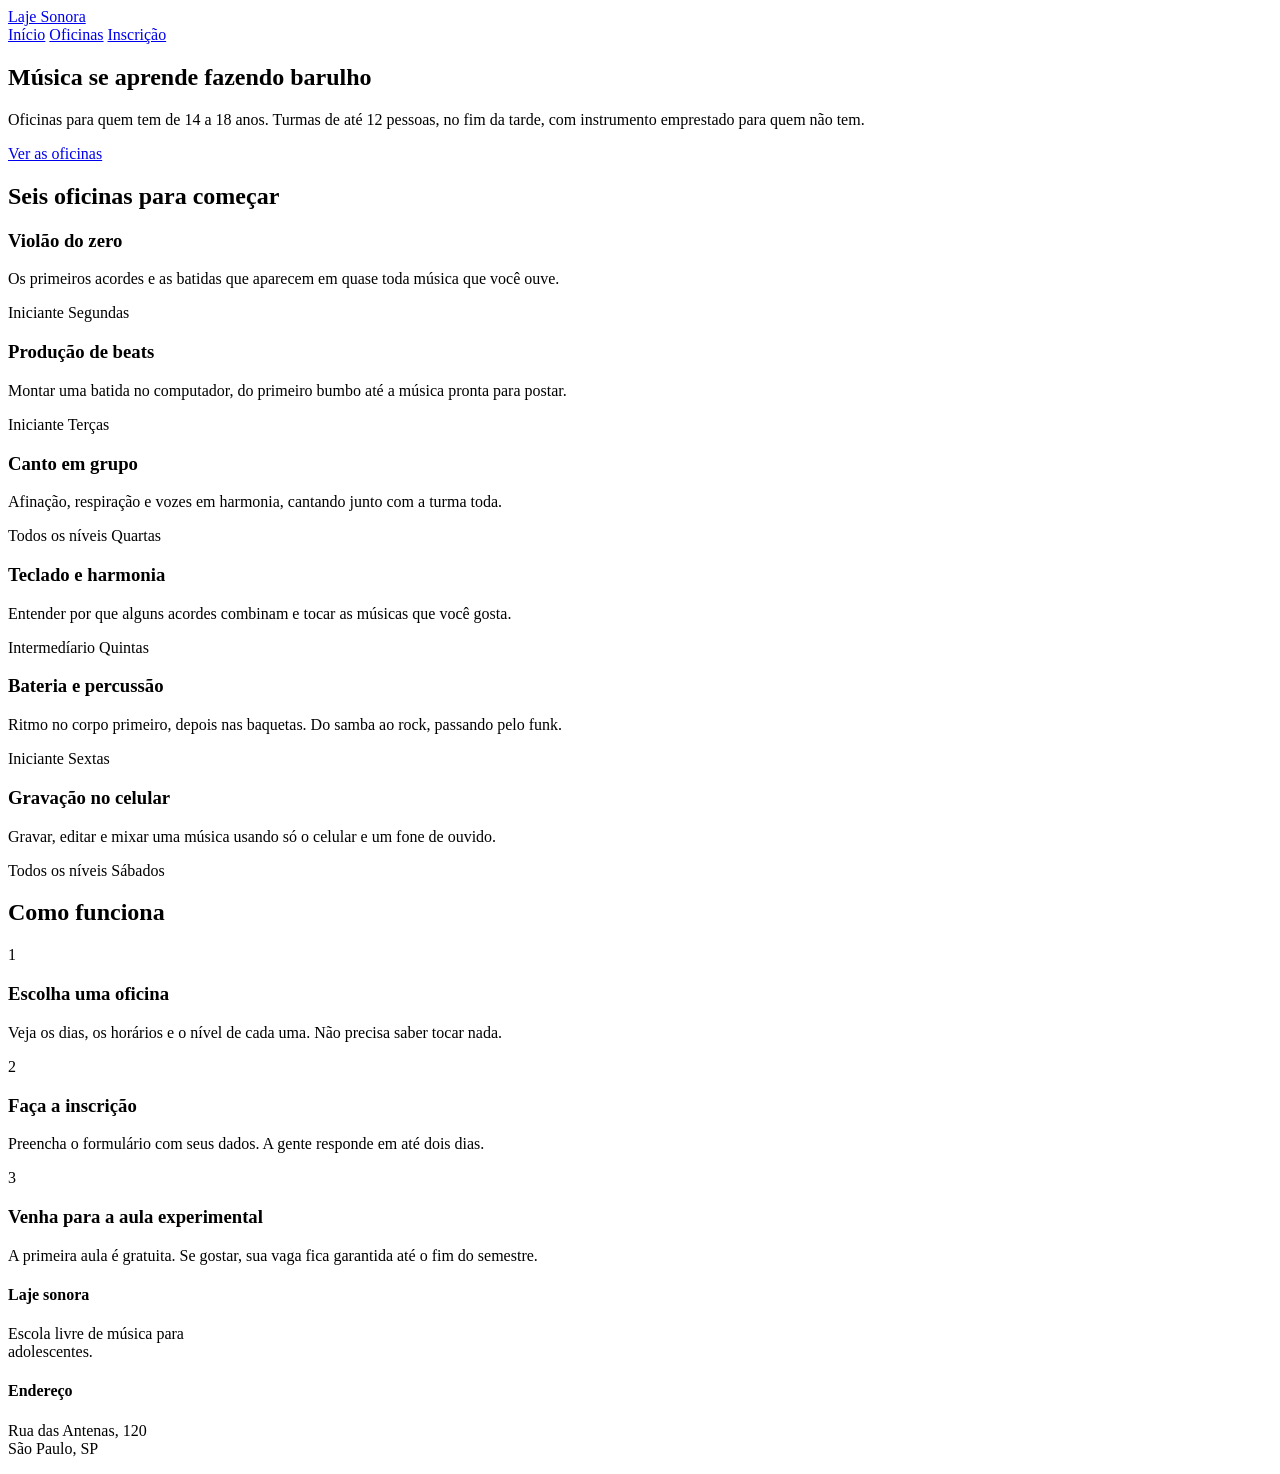
==== index.html @ 309d78ae "Initial commit" ====
<!DOCTYPE html>
<html lang="pt-BR">
<head>
    <meta charset="UTF-8">
    <meta name="viewport" content="width=device-width, initial-scale=1.0">
    <link rel="preconnect" href="https://fonts.googleapis.com">
    <link rel="preconnect" href="https://fonts.gstatic.com" crossorigin>
    <link href="https://fonts.googleapis.com/css2?family=Archivo:ital,wght@0,100..900;1,100..900&family=Big+Shoulders:opsz,wght@10..72,100..900&display=swap" rel="stylesheet">
    <link rel="stylesheet" href="./index.css">
    <title>Laje Sonora | Início</title>
</head>
<body>
    <header class="conteudo topo">

        <a class="logo" href="index.html">Laje Sonora</a>
        
        <nav class="menu">
            <a class="atual" href="index.html">Início</a>
            <a href="oficinas.html">Oficinas</a>
            <a href="inscricao.html">Inscrição</a>
        </nav>
    </header>
     <main>
            <section class="conteudo cartazes">
                <div class="cartaz cartaz-principal">
                    <h1>Música se aprende fazendo barulho</h1>
                </div>
                <div class="cartaz cartaz-lateral">
                    <p>Oficinas para quem tem de 14 a 18 anos. Turmas de até 12 pessoas, no fim da tarde, com instrumento emprestado para quem não tem.</p>
                    <a class="botao" href="oficinas.html">Ver as oficinas</a>
                </div>
            </section>
            <section class="conteudo secao">
                <h2 class="titulo-secao">Seis oficinas para começar</h2>
                <div class="cards">
                    <article class="card">
                        <div class="foto foto-azul">

                        </div>
                        <div class="card-texto">
                            <h3>Violão do zero</h3>
                            <p>Os primeiros acordes e as batidas que aparecem em quase toda música que você ouve.</p>
                            <div class="card-info">
                                <span>Iniciante</span>
                                <span>Segundas</span>
                            </div>
                        </div>
                    </article>
                    <article class="card">
                        <div class="foto foto-amarela">

                        </div>
                        <div class="card-texto">
                            <h3>Produção de beats</h3>
                            <p>Montar uma batida no computador, do primeiro bumbo até a música pronta para postar.</p>
                            <div class="card-info">
                                <span>Iniciante</span>
                                <span>Terças</span>
                            </div>
                        </div>
                    </article>
                    <article class="card">
                        <div class="foto foto-tinta">

                        </div>
                        <div class="card-texto">
                            <h3>Canto em grupo</h3>
                            <p>Afinação, respiração e vozes em harmonia, cantando junto com a turma toda.</p>
                            <div class="card-info">
                                <span>Todos os níveis</span>
                                <span>Quartas</span>
                            </div>
                        </div>
                    </article>
                    <article class="card">
                        <div class="foto">

                        </div>
                        <div class="card-texto">
                            <h3>Teclado e harmonia</h3>
                            <p>Entender por que alguns acordes combinam e tocar as músicas que você gosta.</p>
                            <div class="card-info">
                                <span>Intermedíario</span>
                                <span>Quintas</span>
                            </div>
                        </div>
                    </article>
                    <article class="card">
                        <div class="foto foto-azul">

                        </div>
                        <div class="card-texto">
                            <h3>Bateria e percussão</h3>
                            <p>Ritmo no corpo primeiro, depois nas baquetas. Do samba ao rock, passando pelo funk.</p>
                            <div class="card-info">
                                <span>Iniciante</span>
                                <span>Sextas</span>
                            </div>
                        </div>
                    </article>
                    <article class="card">
                        <div class="foto foto-amarela">

                        </div>
                        <div class="card-texto">
                            <h3>Gravação no celular</h3>
                            <p>Gravar, editar e mixar uma música usando só o celular e um fone de ouvido.</p>
                            <div class="card-info">
                                <span>Todos os níveis</span>
                                <span>Sábados</span>
                            </div>
                        </div>
                    </article>
                </div>
            </section>
            <section class="conteudo secao">
                <h2 class="titulo-secao">Como funciona</h2>
                <div class="passos">
                    <div class="passo">
                        <p class="passo-numero">1</p>
                        <h3>Escolha uma oficina</h3>
                        <p>Veja os dias, os horários e o nível de cada uma. Não precisa saber tocar nada.</p>
                    </div>
                    <div class="passo">
                        <p class="passo-numero">2</p>
                        <h3>Faça a inscrição</h3>
                        <p>Preencha o formulário com seus dados. A gente responde em até dois dias.</p>
                    </div>
                    <div class="passo">
                        <p class="passo-numero">3</p>
                        <h3>Venha para a aula experimental</h3>
                        <p>A primeira aula é gratuita. Se gostar, sua vaga fica garantida até o fim do semestre.</p>
                    </div>
                </div>
            </section>
        </main>
        <footer class="rodpe">
            <div class="conteudo rodape-colunas">
                <div class="rodape-coluna">
                    <h4>Laje sonora</h4>
                    <p>Escola livre de música para <br> adolescentes.</p>
                </div>
                <div class="rodape-coluna">
                    <h4>Endereço</h4>
                    <p>Rua das Antenas, 120 <br> São Paulo, SP </p>
                </div>
            </div>
        </footer>
</body>
</html>
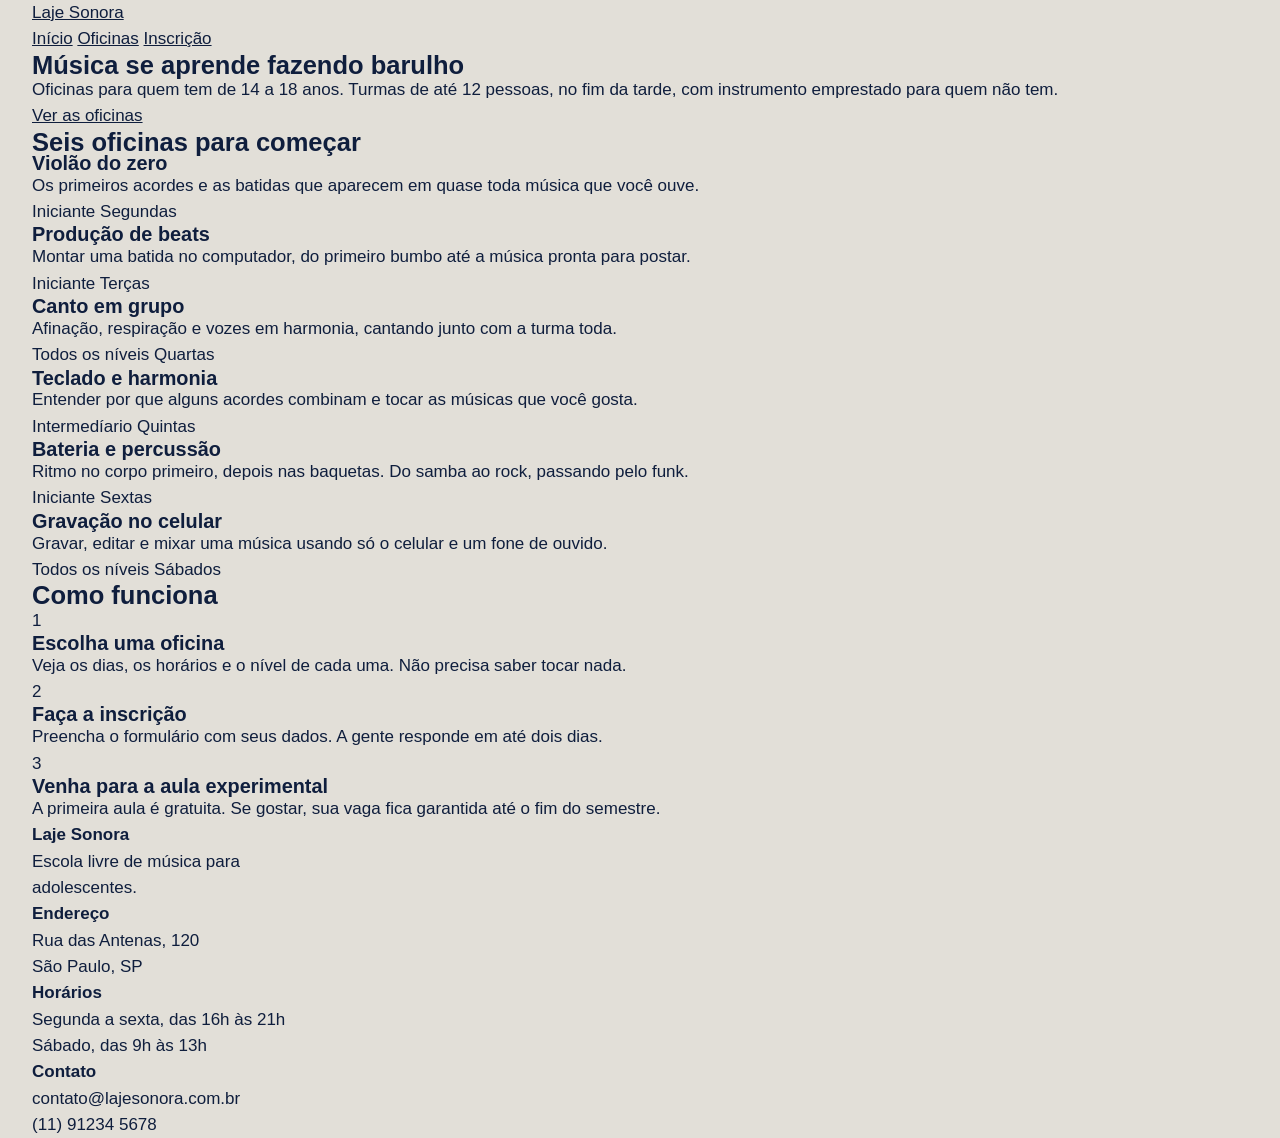
==== commit c5a9b248: "CSS geral: reset, variáveis e fontes" ====
--- a/index.html
+++ b/index.html
@@ -121,7 +121,7 @@
                         <h3>Escolha uma oficina</h3>
                         <p>Veja os dias, os horários e o nível de cada uma. Não precisa saber tocar nada.</p>
                     </div>
-                    <div class="passo">
+                    <footer></footer><div class="passo">
                         <p class="passo-numero">2</p>
                         <h3>Faça a inscrição</h3>
                         <p>Preencha o formulário com seus dados. A gente responde em até dois dias.</p>
@@ -134,17 +134,25 @@
                 </div>
             </section>
         </main>
-        <footer class="rodpe">
-            <div class="conteudo rodape-colunas">
-                <div class="rodape-coluna">
-                    <h4>Laje sonora</h4>
-                    <p>Escola livre de música para <br> adolescentes.</p>
-                </div>
-                <div class="rodape-coluna">
-                    <h4>Endereço</h4>
-                    <p>Rua das Antenas, 120 <br> São Paulo, SP </p>
-                </div>
-            </div>
-        </footer>
+        <footer class="rodape">
+        <div class="conteudo rodape-colunas">
+            <div class="rodape-coluna"> <h4>Laje Sonora</h4> <p>Escola livre de música para <br> adolescentes.</p></div>
+        </div>
+    </footer>
+    <footer class="rodape">
+        <div class="conteudo rodape-colunas">
+            <div class="rodape-coluna"> <h4>Endereço</h4> <p>Rua das Antenas, 120 <br> São Paulo, SP</p></div>
+        </div>
+    </footer>
+    <footer class="rodape">
+        <div class="conteudo rodape-colunas">
+            <div class="rodape-coluna"> <h4>Horários</h4> <p>Segunda a sexta, das 16h às 21h <br> Sábado, das 9h às 13h</p></div>
+        </div>
+    </footer>
+    <footer class="rodape">
+        <div class="conteudo rodape-colunas">
+            <div class="rodape-coluna"> <h4>Contato</h4> <p>contato@lajesonora.com.br <br> (11) 91234 5678</p></div>
+        </div>
+    </footer>
 </body>
 </html>
--- a/index.css
+++ b/index.css
@@ -0,0 +1,42 @@
+*{
+    margin: 0;
+    padding: 0;
+    box-sizing: border-box;
+}
+
+:root{
+    --concreto: #E2DFD8;
+    --concreto-escuro: #CBC7BE;
+    --tinta: #0F1E3D;
+    --caixa-dagua: #1F5FBF;
+    --fita: #F3C623;
+    --branco: #FFFFFF;
+
+    --fonte-cartaz:"Big Shoulders", "Arial Narrow", sans-serif;
+    --fonte-texto: "Archivo", Arial, sans-serif;
+}
+
+body {
+    background: var(--concreto);
+    color: var(--tinta);
+    font-family: var(--fonte-texto);
+    font-size: 17px;
+    line-height: 1.55;
+}
+
+a{
+    color: inherit;
+}
+
+
+h1, h2, h3 {
+    font-family: var(--fonte-cartaz);
+    font-weight: 900;
+    line-height: 0.95;
+}
+
+.conteudo {
+    size: 120px;
+    margin-inline: auto;
+    padding-inline: 32px;
+}
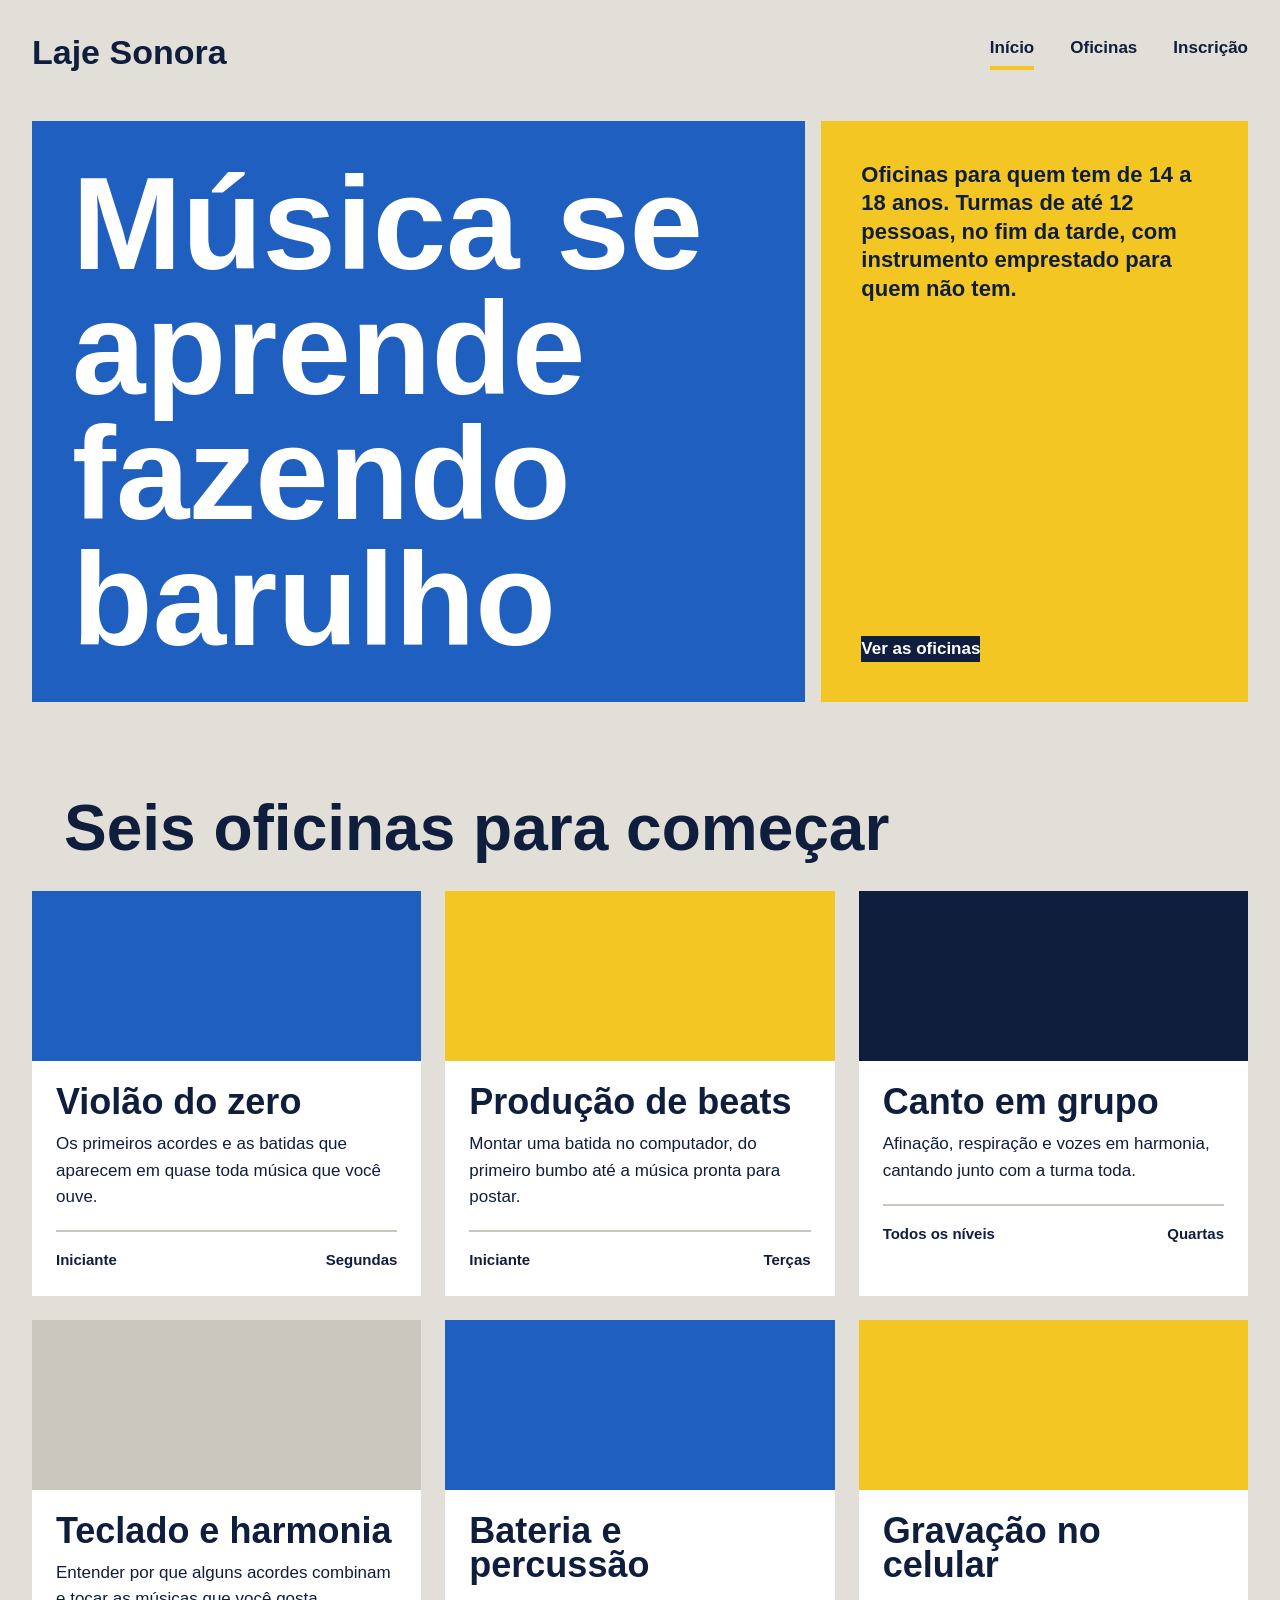
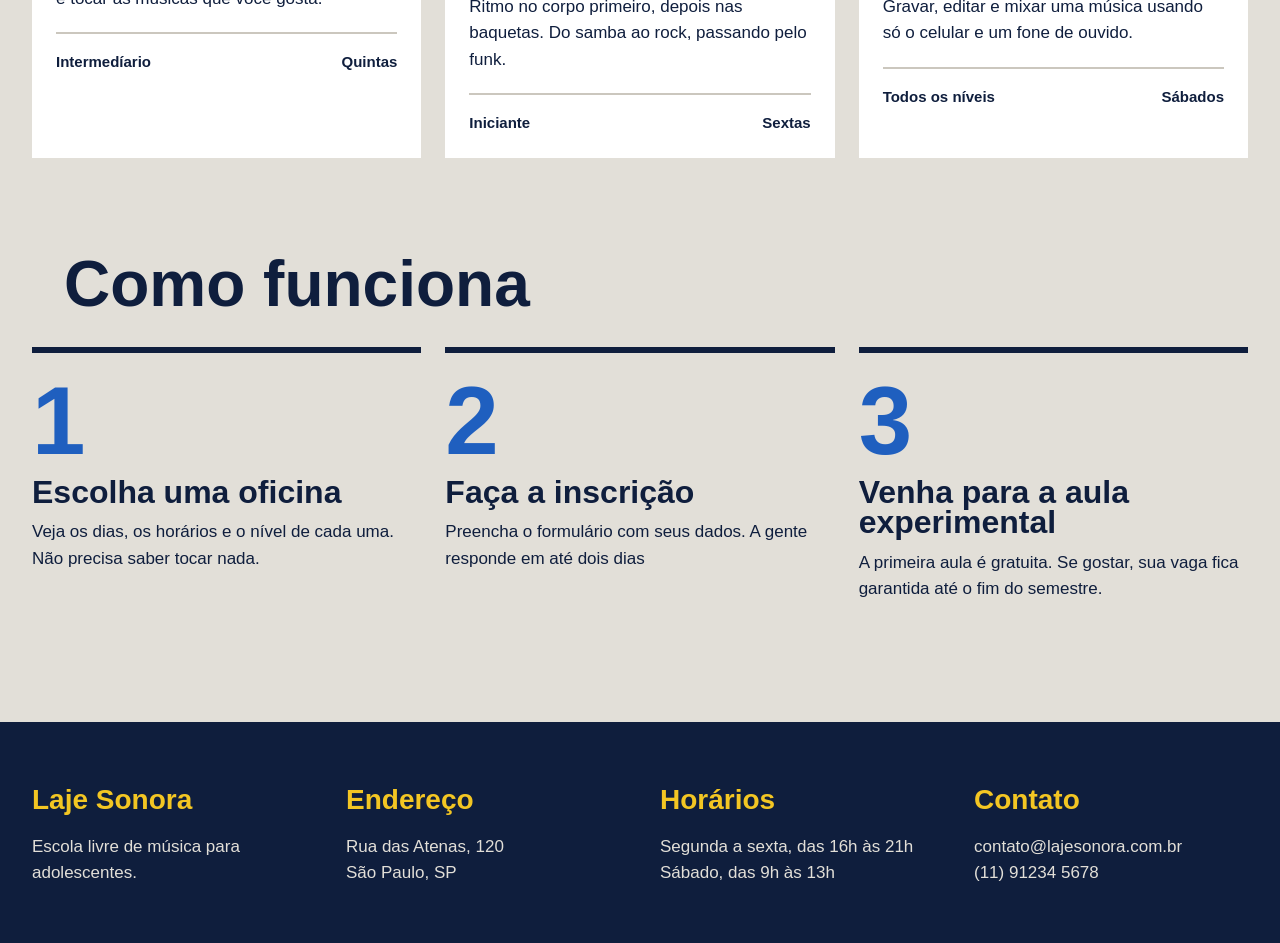
==== commit 945b29a0: "Página inicial pronta" ====
--- a/index.html
+++ b/index.html
@@ -1,3 +1,4 @@
+
 <!DOCTYPE html>
 <html lang="pt-BR">
 <head>
@@ -11,8 +12,7 @@
 </head>
 <body>
     <header class="conteudo topo">
-
-        <a class="logo" href="index.html">Laje Sonora</a>
+         <a class="logo" href="index.html">Laje Sonora</a>
         
         <nav class="menu">
             <a class="atual" href="index.html">Início</a>
@@ -20,138 +20,144 @@
             <a href="inscricao.html">Inscrição</a>
         </nav>
     </header>
-     <main>
-            <section class="conteudo cartazes">
-                <div class="cartaz cartaz-principal">
-                    <h1>Música se aprende fazendo barulho</h1>
+    <main>
+        <section class="conteudo cartazes">
+            <div class="cartaz cartaz-principal">
+                <h1>Música se aprende fazendo barulho</h1>
+            </div>
+            <div class="cartaz cartaz-lateral">
+                <p>Oficinas para quem tem de 14 a 18 anos. Turmas de até 12 pessoas, no fim da tarde, com instrumento emprestado para quem não tem.</p>
+                <a class="botao" href="oficinas.html">Ver as oficinas</a>
+            </div>
+        </section>
+        <section class="conteudo secao">
+            <h2 class="titulo-secao">Seis oficinas para começar</h2>
+            <div class="cards">
+                <article class="card">
+                    <div class="foto foto-azul">
+
+                    </div>
+                    <div class="card-texto">
+                        <h3>Violão do zero</h3>
+                        <p>Os primeiros acordes e as batidas que aparecem em quase toda música que você ouve.</p>
+                        <div class="card-info">
+                            <span>Iniciante</span>
+                            <span>Segundas</span>
+                        </div>
+                        </div>
+                </article>
+                <article class="card">
+                    <div class="foto foto-amarela">
+
+                    </div>
+                    <div class="card-texto">
+                        <h3>Produção de beats</h3>
+                        <p>Montar uma batida no computador, do primeiro bumbo até a música pronta para postar.</p>
+                        <div class="card-info">
+                            <span>Iniciante</span>
+                            <span>Terças</span>
+                        </div>
+                    </div>
+                </article>
+                <article class="card">
+                    <div class="foto foto-tinta">
+
+                    </div>
+                    <div class="card-texto">
+                        <h3>Canto em grupo</h3>
+                        <p>Afinação, respiração e vozes em harmonia, cantando junto com a turma toda.</p>
+                        <div class="card-info">
+                            <span>Todos os níveis</span>
+                            <span>Quartas</span>
+                        </div>
+                    </div>
+                </article>
+                <article class="card">
+                    <div class="foto">
+
+                    </div>
+                    <div class="card-texto">
+                        <h3>Teclado e harmonia</h3>
+                        <p>Entender por que alguns acordes combinam e tocar as músicas que você gosta.</p>
+                        <div class="card-info">
+                            <span>Intermedíario</span>
+                            <span>Quintas</span>
+                        </div>
+                    </div>
+                </article>
+                <article class="card">
+                    <div class="foto foto-azul">
+
+                    </div>
+                    <div class="card-texto">
+                        <h3>Bateria e percussão</h3>
+                        <p>Ritmo no corpo primeiro, depois nas baquetas. Do samba ao rock, passando pelo funk.</p>
+                        <div class="card-info">
+                            <span>Iniciante</span>
+                            <span>Sextas</span>
+                        </div>
+                    </div>
+                </article>
+                <article class="card">
+                    <div class="foto foto-amarela">
+
+                    </div>
+                    <div class="card-texto">
+                        <h3>Gravação no celular</h3>
+                        <p>Gravar, editar e mixar uma música usando só o celular e um fone de ouvido.</p>
+                        <div class="card-info">
+                            <span>Todos os níveis</span>
+                            <span>Sábados</span>
+                        </div>
+                    </div>
+                </article>
+            </div>
+        </section>
+        <section class="conteudo secao">
+            <h2 class="titulo-secao">Como funciona</h2>
+            <div class="passos">
+                <div class="passo">
+                    <p class="passo-numero">1</p>
+                    <h3>Escolha uma oficina</h3>
+                    <p>Veja os dias, os horários e o nível de cada uma. Não precisa saber tocar nada.</p>
                 </div>
-                <div class="cartaz cartaz-lateral">
-                    <p>Oficinas para quem tem de 14 a 18 anos. Turmas de até 12 pessoas, no fim da tarde, com instrumento emprestado para quem não tem.</p>
-                    <a class="botao" href="oficinas.html">Ver as oficinas</a>
+                <div class="passo">       
+                    <p class="passo-numero">2</p>
+                    <h3>Faça a inscrição</h3>
+                    <p>Preencha o formulário com seus dados. A gente responde em até dois dias</p>
                 </div>
-            </section>
-            <section class="conteudo secao">
-                <h2 class="titulo-secao">Seis oficinas para começar</h2>
-                <div class="cards">
-                    <article class="card">
-                        <div class="foto foto-azul">
-
-                        </div>
-                        <div class="card-texto">
-                            <h3>Violão do zero</h3>
-                            <p>Os primeiros acordes e as batidas que aparecem em quase toda música que você ouve.</p>
-                            <div class="card-info">
-                                <span>Iniciante</span>
-                                <span>Segundas</span>
-                            </div>
-                        </div>
-                    </article>
-                    <article class="card">
-                        <div class="foto foto-amarela">
-
-                        </div>
-                        <div class="card-texto">
-                            <h3>Produção de beats</h3>
-                            <p>Montar uma batida no computador, do primeiro bumbo até a música pronta para postar.</p>
-                            <div class="card-info">
-                                <span>Iniciante</span>
-                                <span>Terças</span>
-                            </div>
-                        </div>
-                    </article>
-                    <article class="card">
-                        <div class="foto foto-tinta">
-
-                        </div>
-                        <div class="card-texto">
-                            <h3>Canto em grupo</h3>
-                            <p>Afinação, respiração e vozes em harmonia, cantando junto com a turma toda.</p>
-                            <div class="card-info">
-                                <span>Todos os níveis</span>
-                                <span>Quartas</span>
-                            </div>
-                        </div>
-                    </article>
-                    <article class="card">
-                        <div class="foto">
-
-                        </div>
-                        <div class="card-texto">
-                            <h3>Teclado e harmonia</h3>
-                            <p>Entender por que alguns acordes combinam e tocar as músicas que você gosta.</p>
-                            <div class="card-info">
-                                <span>Intermedíario</span>
-                                <span>Quintas</span>
-                            </div>
-                        </div>
-                    </article>
-                    <article class="card">
-                        <div class="foto foto-azul">
-
-                        </div>
-                        <div class="card-texto">
-                            <h3>Bateria e percussão</h3>
-                            <p>Ritmo no corpo primeiro, depois nas baquetas. Do samba ao rock, passando pelo funk.</p>
-                            <div class="card-info">
-                                <span>Iniciante</span>
-                                <span>Sextas</span>
-                            </div>
-                        </div>
-                    </article>
-                    <article class="card">
-                        <div class="foto foto-amarela">
-
-                        </div>
-                        <div class="card-texto">
-                            <h3>Gravação no celular</h3>
-                            <p>Gravar, editar e mixar uma música usando só o celular e um fone de ouvido.</p>
-                            <div class="card-info">
-                                <span>Todos os níveis</span>
-                                <span>Sábados</span>
-                            </div>
-                        </div>
-                    </article>
+                <div class="passo">
+                    <p class="passo-numero">3</p>
+                    <h3>Venha para a aula experimental</h3>
+                    <p>A primeira aula é gratuita. Se gostar, sua vaga fica garantida até o fim do semestre.</p>
                 </div>
-            </section>
-            <section class="conteudo secao">
-                <h2 class="titulo-secao">Como funciona</h2>
-                <div class="passos">
-                    <div class="passo">
-                        <p class="passo-numero">1</p>
-                        <h3>Escolha uma oficina</h3>
-                        <p>Veja os dias, os horários e o nível de cada uma. Não precisa saber tocar nada.</p>
-                    </div>
-                    <footer></footer><div class="passo">
-                        <p class="passo-numero">2</p>
-                        <h3>Faça a inscrição</h3>
-                        <p>Preencha o formulário com seus dados. A gente responde em até dois dias.</p>
-                    </div>
-                    <div class="passo">
-                        <p class="passo-numero">3</p>
-                        <h3>Venha para a aula experimental</h3>
-                        <p>A primeira aula é gratuita. Se gostar, sua vaga fica garantida até o fim do semestre.</p>
-                    </div>
                 </div>
-            </section>
-        </main>
-        <footer class="rodape">
-        <div class="conteudo rodape-colunas">
-            <div class="rodape-coluna"> <h4>Laje Sonora</h4> <p>Escola livre de música para <br> adolescentes.</p></div>
-        </div>
-    </footer>
+        </section>
+    </main>
     <footer class="rodape">
         <div class="conteudo rodape-colunas">
-            <div class="rodape-coluna"> <h4>Endereço</h4> <p>Rua das Antenas, 120 <br> São Paulo, SP</p></div>
-        </div>
-    </footer>
-    <footer class="rodape">
-        <div class="conteudo rodape-colunas">
-            <div class="rodape-coluna"> <h4>Horários</h4> <p>Segunda a sexta, das 16h às 21h <br> Sábado, das 9h às 13h</p></div>
-        </div>
-    </footer>
-    <footer class="rodape">
-        <div class="conteudo rodape-colunas">
-            <div class="rodape-coluna"> <h4>Contato</h4> <p>contato@lajesonora.com.br <br> (11) 91234 5678</p></div>
+            <div class="rodape=coluna">
+                <h4>Laje Sonora</h4>
+                <p>Escola livre de música para adolescentes.</p>
+            </div>
+            <div class="rodape=coluna">
+                <h4>Endereço</h4>
+                <p> Rua das Atenas, 120 
+                    <br>
+                    São Paulo, SP</p>
+            </div>
+            <div class="rodape=coluna">
+                <h4>Horários</h4>
+                <p>Segunda a sexta, das 16h às 21h
+                    <br>
+                    Sábado, das 9h às 13h</p>
+            </div>
+            <div class="rodape=coluna">
+                <h4>Contato</h4>
+                <p>contato@lajesonora.com.br
+                    <br>
+                (11) 91234 5678</p>
+            </div>
         </div>
     </footer>
 </body>
--- a/index.css
+++ b/index.css
@@ -39,4 +39,196 @@
     size: 120px;
     margin-inline: auto;
     padding-inline: 32px;
+}
+.topo {
+    padding-block: 26px;
+    display: flex;
+    justify-content: space-between;
+    align-items: center;
+}
+
+.logo {
+    font-family: var(--fonte-cartaz);
+    font-size: 34px;
+    font-weight: 900;
+    text-decoration: none;
+}
+
+.menu {
+    display: flex;
+    gap: 36px;
+
+    a {
+        font-weight: 600;
+        text-decoration: none;
+        padding-bottom: 4px;
+        border-bottom: 4px solid transparent;
+    }
+
+    a:hover {
+        border-bottom-color: var(--tinta);
+    }
+
+    a.atual {
+        border-bottom-color: var(--fita);
+    }
+}
+
+.cartazes {
+    margin-top: 16px;
+    display: flex;
+    gap: 16px;
+}
+
+.cartaz {
+    padding: 40px;
+}
+
+.cartaz-principal {
+    background: var(--caixa-dagua);
+    color: var(--branco);
+    flex: 2;
+}
+
+.cartaz-principal h1 {
+    font-size: 132px;
+    max-width: 9ch;
+}
+
+.cartaz-lateral {
+    background-color: var(--fita);
+    flex: 1;
+    display: flex;
+    flex-direction: column;
+    justify-content: space-between;
+    gap: 32px;
+    align-items: flex-start;
+}
+
+.cartaz-lateral p {
+    font-size: 22px;
+    font-weight: 600;
+    line-height: 1.3;
+}
+
+.botao {
+    background-color: var(--tinta);
+    color: var(--branco);
+    font-weight: 700;
+    text-decoration: none;
+    padding: 16px, 28px;
+    border: none;
+    font-family: var(--fonte-texto) 17px;
+    cursor: pointer;
+}
+
+.botao:hover {
+    background-color: var(--caixa-dagua);
+}
+
+.secao {
+    margin-top: 96px;
+}
+
+.titulo-secao {
+    font-size: 64px;
+    margin: 32px;
+}
+
+.cards {
+    display: flex;
+    flex-wrap: wrap;
+    gap: 24px;
+}
+
+.card {
+    background-color: var(--branco);
+    border: var(--tinta) 3px;
+    flex: 1 1 340px;
+}
+
+.card .foto {
+    height: 170px;
+}
+
+.foto {
+    background-color: var(--concreto-escuro);
+}
+
+.foto-azul {
+    background-color: var(--caixa-dagua);
+}
+
+.foto-amarela {
+    background-color: var(--fita);
+}
+
+.foto-tinta {
+    background-color: var(--tinta);
+}
+
+.card-texto {
+    padding: 24px;
+}
+
+.card h3 {
+    font-size: 36px;
+    margin-bottom: 12px;
+}
+
+.card-info {
+    margin-top: 20px;
+    padding-top: 16px;
+    border-top: solid 2px var(--concreto-escuro);
+    font-weight: 600;
+    font-size: 15px;
+    display: flex;
+    justify-content: space-between;
+}
+
+.passos{
+    display: flex;
+    gap: 24px;
+}
+
+.passo{
+    border-top: 6px solid var(--tinta);
+    padding-top: 20px;
+    flex: 1;
+}
+
+.passo-numero{
+    font-family: var(--fonte-cartaz);
+    font-size: 96px;
+    font-weight: 900;
+    line-height: 1;
+    color: var(--caixa-dagua);
+}
+
+.passo h3{
+    font-size: 32px;
+    margin-block: 8px 12px;
+}
+
+.rodape{
+    margin-top: 120px;
+    background-color: var(--tinta);
+    color: var(--concreto);
+    padding-block: 56px;
+}
+
+.rodape-colunas{
+    display: flex;
+    gap: 40px;
+}
+
+.rodape-colunas > div{
+    flex: 1;
+}
+
+.rodape h4{
+    font-family: var(--fonte-cartaz);
+    font-size: 28px;
+    color: var(--fita);
+    margin-bottom: 12px;
 }
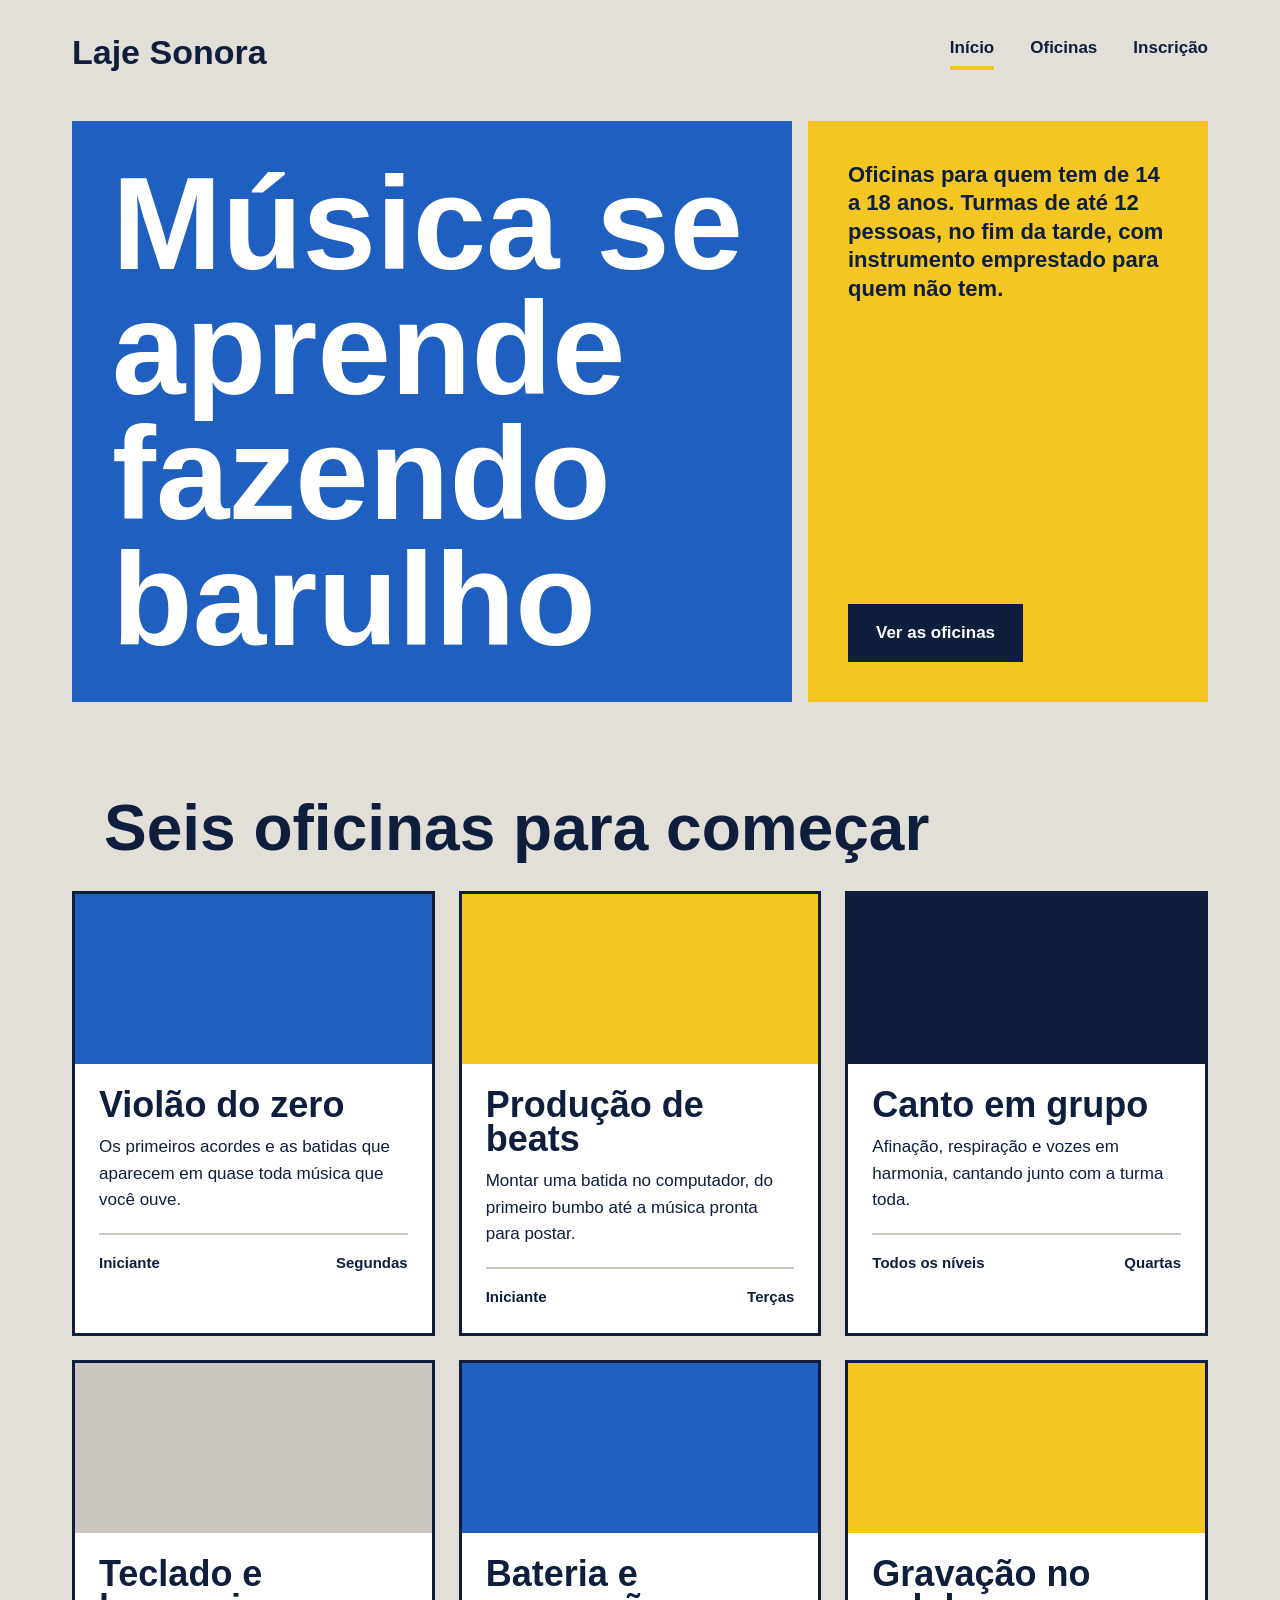
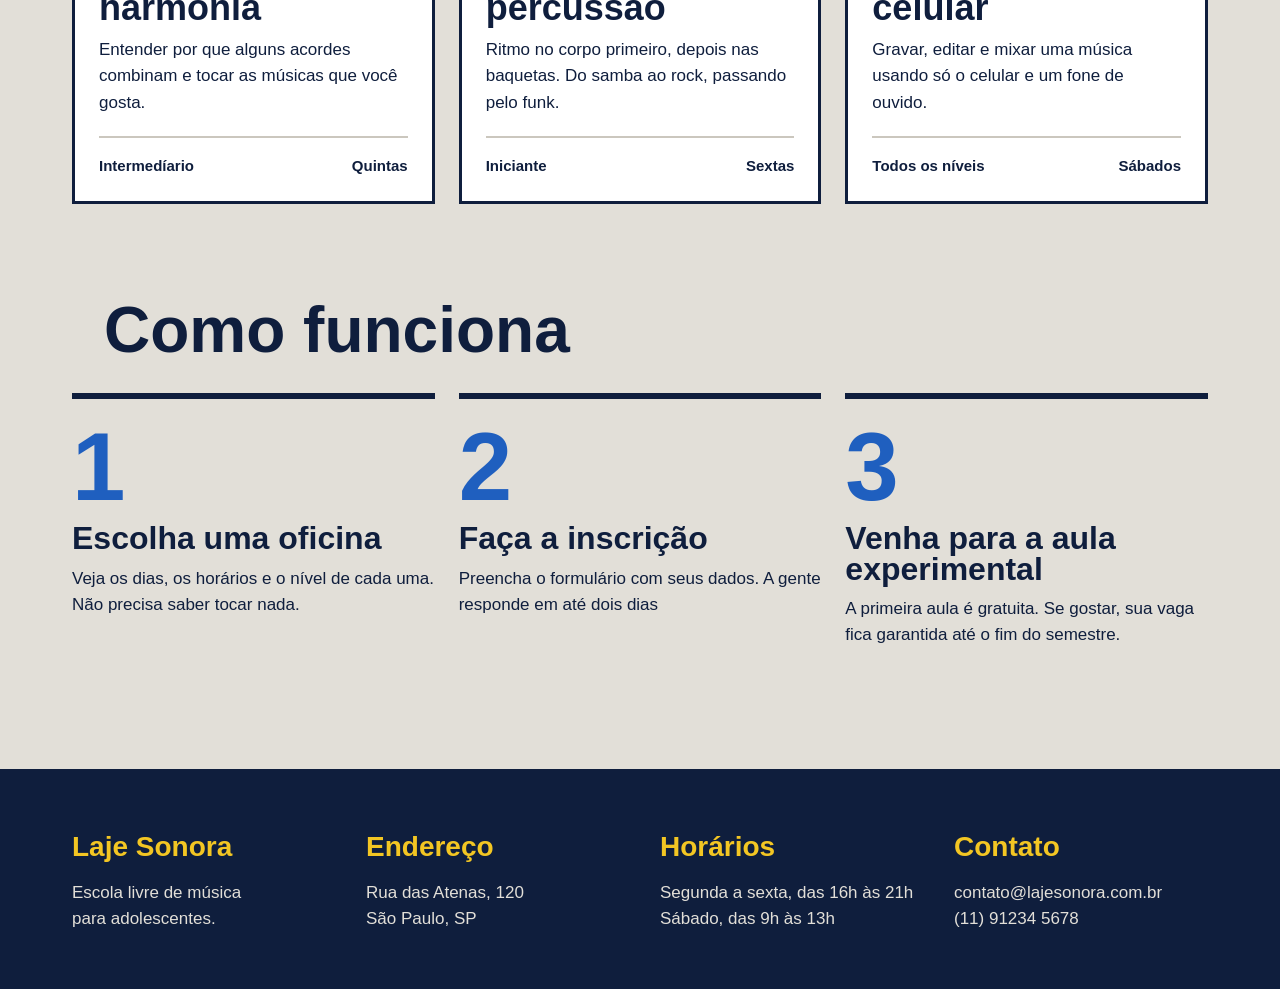
==== commit 50f6f915: "Coreeção" ====
--- a/index.html
+++ b/index.html
@@ -138,7 +138,7 @@
         <div class="conteudo rodape-colunas">
             <div class="rodape=coluna">
                 <h4>Laje Sonora</h4>
-                <p>Escola livre de música para adolescentes.</p>
+                <p>Escola livre de música <br> para adolescentes.</p>
             </div>
             <div class="rodape=coluna">
                 <h4>Endereço</h4>
--- a/index.css
+++ b/index.css
@@ -36,7 +36,7 @@
 }
 
 .conteudo {
-    size: 120px;
+    max-width: 1200px;
     margin-inline: auto;
     padding-inline: 32px;
 }
@@ -116,7 +116,7 @@
     color: var(--branco);
     font-weight: 700;
     text-decoration: none;
-    padding: 16px, 28px;
+    padding: 16px 28px;
     border: none;
     font-family: var(--fonte-texto) 17px;
     cursor: pointer;
@@ -143,7 +143,7 @@
 
 .card {
     background-color: var(--branco);
-    border: var(--tinta) 3px;
+    border: var(--tinta) 3px solid;
     flex: 1 1 340px;
 }
 
